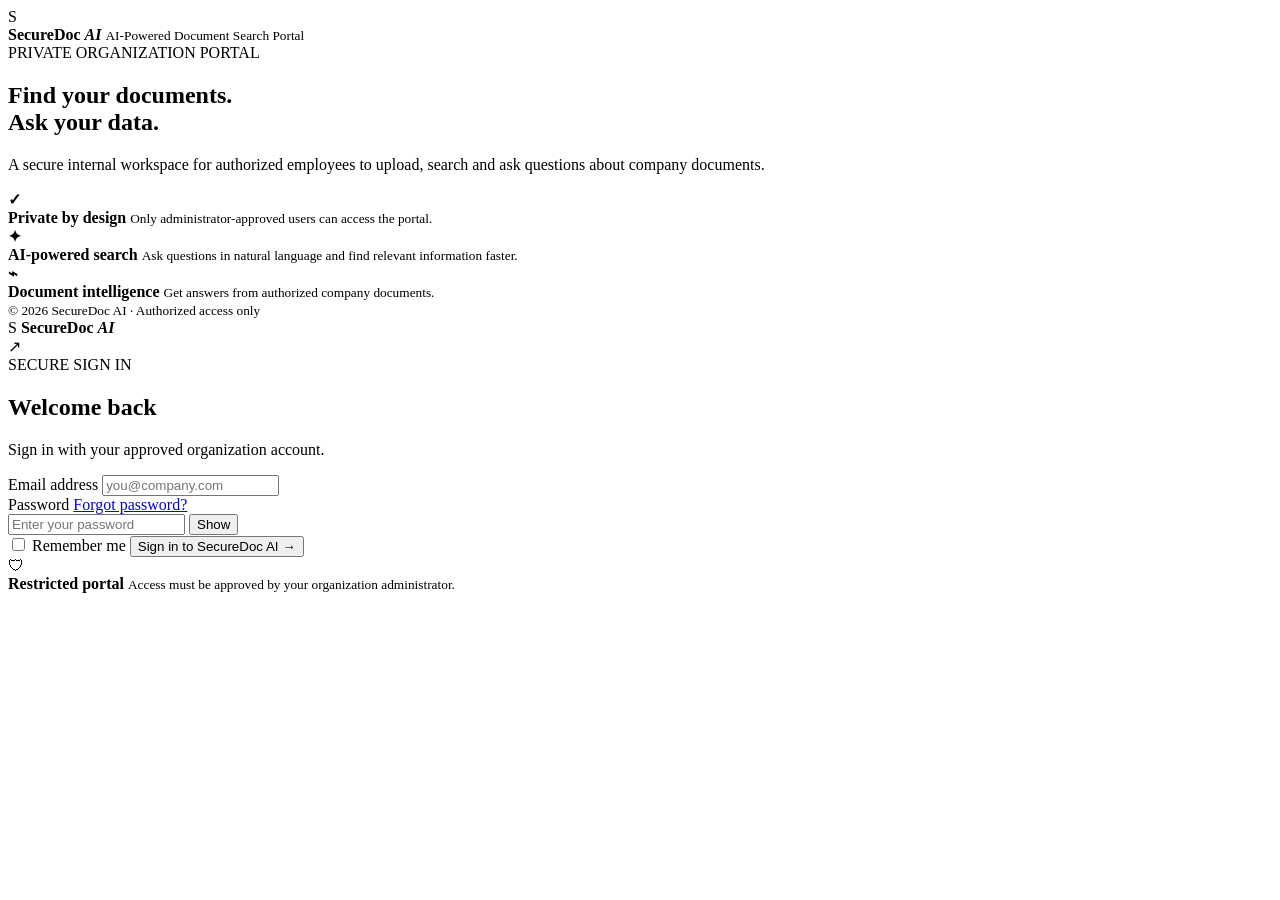
==== index.html @ bcc6c8b3 "Update index.html" ====
<!DOCTYPE html>
<html lang="en">
<head>
    <meta charset="UTF-8">
    <meta name="viewport" content="width=device-width, initial-scale=1.0">

    <title>SecureDoc AI | Secure Document Portal</title>

    <link rel="stylesheet" href="css/style.css">
</head>

<body class="login-body">

<div class="login-layout">

    <!-- LEFT SIDE -->
    <section class="login-brand-panel">

        <div class="brand">
            <span class="logo">S</span>

            <div>
                <b>SecureDoc <i>AI</i></b>
                <small>AI-Powered Document Search Portal</small>
            </div>
        </div>

        <div class="hero-copy">

            <span class="eyebrow">
                PRIVATE ORGANIZATION PORTAL
            </span>

            <h1>
                Find your documents.
                <br>
                <span>Ask your data.</span>
            </h1>

            <p>
                A secure internal workspace for authorized employees
                to upload, search and ask questions about company
                documents.
            </p>

            <div class="feature">
                <b>✓</b>

                <div>
                    <strong>Private by design</strong>
                    <small>
                        Only administrator-approved users can access
                        the portal.
                    </small>
                </div>
            </div>

            <div class="feature">
                <b>✦</b>

                <div>
                    <strong>AI-powered search</strong>

                    <small>
                        Ask questions in natural language and find
                        relevant information faster.
                    </small>
                </div>
            </div>

            <div class="feature">
                <b>⌁</b>

                <div>
                    <strong>Document intelligence</strong>

                    <small>
                        Get answers from authorized company documents.
                    </small>
                </div>
            </div>

        </div>

        <small class="copyright">
            © 2026 SecureDoc AI · Authorized access only
        </small>

    </section>


    <!-- RIGHT SIDE -->
    <section class="login-panel">

        <div class="login-card">

            <div class="mobile-brand brand">
                <span class="logo">S</span>
                <b>SecureDoc <i>AI</i></b>
            </div>

            <div class="login-mark">
                ↗
            </div>

            <span class="eyebrow">
                SECURE SIGN IN
            </span>

            <h2>Welcome back</h2>

            <p>
                Sign in with your approved organization account.
            </p>


            <form id="loginForm">

                <label>Email address</label>

                <input
                    id="email"
                    type="email"
                    placeholder="you@company.com"
                    required
                >


                <div class="label-row">

                    <label>Password</label>

                    <a href="#" id="forgot">
                        Forgot password?
                    </a>

                </div>


                <div class="password-box">

                    <input
                        id="password"
                        type="password"
                        placeholder="Enter your password"
                        required
                    >

                    <button
                        type="button"
                        id="showPassword"
                    >
                        Show
                    </button>

                </div>


                <label class="check">

                    <input type="checkbox">

                    Remember me

                </label>


                <button
                    class="btn primary full"
                    type="submit"
                >
                    Sign in to SecureDoc AI
                    <span>→</span>
                </button>


                <div id="loginMsg" class="message"></div>

            </form>


            <div class="restricted">

                <span>🛡</span>

                <div>

                    <b>Restricted portal</b>

                    <small>
                        Access must be approved by your organization
                        administrator.
                    </small>

                </div>

            </div>

        </div>

    </section>

</div>


<script src="js/app.js"></script>

</body>
</html>
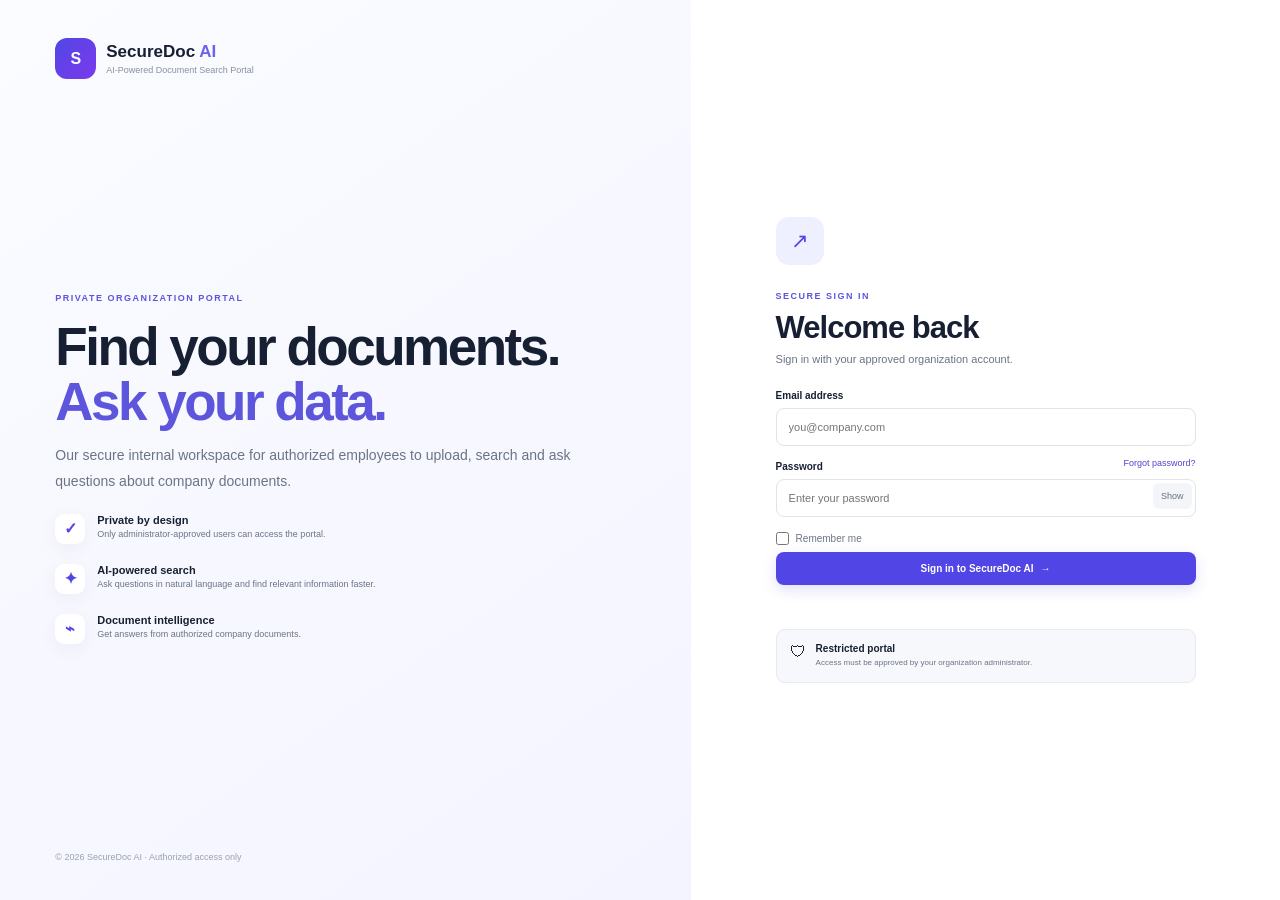
==== commit b315f4e1: "new changes" ====
--- a/index.html
+++ b/index.html
@@ -1,209 +1,209 @@
-<!DOCTYPE html>
-<html lang="en">
-<head>
-    <meta charset="UTF-8">
-    <meta name="viewport" content="width=device-width, initial-scale=1.0">
-
-    <title>SecureDoc AI | Secure Document Portal</title>
-
-    <link rel="stylesheet" href="css/style.css">
-</head>
-
-<body class="login-body">
-
-<div class="login-layout">
-
-    <!-- LEFT SIDE -->
-    <section class="login-brand-panel">
-
-        <div class="brand">
-            <span class="logo">S</span>
-
-            <div>
-                <b>SecureDoc <i>AI</i></b>
-                <small>AI-Powered Document Search Portal</small>
-            </div>
-        </div>
-
-        <div class="hero-copy">
-
-            <span class="eyebrow">
-                PRIVATE ORGANIZATION PORTAL
-            </span>
-
-            <h1>
-                Find your documents.
-                <br>
-                <span>Ask your data.</span>
-            </h1>
-
-            <p>
-                A secure internal workspace for authorized employees
-                to upload, search and ask questions about company
-                documents.
-            </p>
-
-            <div class="feature">
-                <b>✓</b>
-
-                <div>
-                    <strong>Private by design</strong>
-                    <small>
-                        Only administrator-approved users can access
-                        the portal.
-                    </small>
-                </div>
-            </div>
-
-            <div class="feature">
-                <b>✦</b>
-
-                <div>
-                    <strong>AI-powered search</strong>
-
-                    <small>
-                        Ask questions in natural language and find
-                        relevant information faster.
-                    </small>
-                </div>
-            </div>
-
-            <div class="feature">
-                <b>⌁</b>
-
-                <div>
-                    <strong>Document intelligence</strong>
-
-                    <small>
-                        Get answers from authorized company documents.
-                    </small>
-                </div>
-            </div>
-
-        </div>
-
-        <small class="copyright">
-            © 2026 SecureDoc AI · Authorized access only
-        </small>
-
-    </section>
-
-
-    <!-- RIGHT SIDE -->
-    <section class="login-panel">
-
-        <div class="login-card">
-
-            <div class="mobile-brand brand">
-                <span class="logo">S</span>
-                <b>SecureDoc <i>AI</i></b>
-            </div>
-
-            <div class="login-mark">
-                ↗
-            </div>
-
-            <span class="eyebrow">
-                SECURE SIGN IN
-            </span>
-
-            <h2>Welcome back</h2>
-
-            <p>
-                Sign in with your approved organization account.
-            </p>
-
-
-            <form id="loginForm">
-
-                <label>Email address</label>
-
-                <input
-                    id="email"
-                    type="email"
-                    placeholder="you@company.com"
-                    required
-                >
-
-
-                <div class="label-row">
-
-                    <label>Password</label>
-
-                    <a href="#" id="forgot">
-                        Forgot password?
-                    </a>
-
-                </div>
-
-
-                <div class="password-box">
-
-                    <input
-                        id="password"
-                        type="password"
-                        placeholder="Enter your password"
-                        required
-                    >
-
-                    <button
-                        type="button"
-                        id="showPassword"
-                    >
-                        Show
-                    </button>
-
-                </div>
-
-
-                <label class="check">
-
-                    <input type="checkbox">
-
-                    Remember me
-
-                </label>
-
-
-                <button
-                    class="btn primary full"
-                    type="submit"
-                >
-                    Sign in to SecureDoc AI
-                    <span>→</span>
-                </button>
-
-
-                <div id="loginMsg" class="message"></div>
-
-            </form>
-
-
-            <div class="restricted">
-
-                <span>🛡</span>
-
-                <div>
-
-                    <b>Restricted portal</b>
-
-                    <small>
-                        Access must be approved by your organization
-                        administrator.
-                    </small>
-
-                </div>
-
-            </div>
-
-        </div>
-
-    </section>
-
-</div>
-
-
-<script src="js/app.js"></script>
-
-</body>
-</html>
+<!DOCTYPE html>
+<html lang="en">
+<head>
+    <meta charset="UTF-8">
+    <meta name="viewport" content="width=device-width, initial-scale=1.0">
+
+    <title>SecureDoc AI | Secure Document Portal</title>
+
+    <link rel="stylesheet" href="css/style.css">
+</head>
+
+<body class="login-body">
+
+<div class="login-layout">
+
+    <!-- LEFT SIDE -->
+    <section class="login-brand-panel">
+
+        <div class="brand">
+            <span class="logo">S</span>
+
+            <div>
+                <b>SecureDoc <i>AI</i></b>
+                <small>AI-Powered Document Search Portal</small>
+            </div>
+        </div>
+
+        <div class="hero-copy">
+
+            <span class="eyebrow">
+                PRIVATE ORGANIZATION PORTAL
+            </span>
+
+            <h1>
+                Find your documents.
+                <br>
+                <span>Ask your data.</span>
+            </h1>
+
+            <p>
+                Our secure internal workspace for authorized employees
+                to upload, search and ask questions about company
+                documents.
+            </p>
+
+            <div class="feature">
+                <b>✓</b>
+
+                <div>
+                    <strong>Private by design</strong>
+                    <small>
+                        Only administrator-approved users can access
+                        the portal.
+                    </small>
+                </div>
+            </div>
+
+            <div class="feature">
+                <b>✦</b>
+
+                <div>
+                    <strong>AI-powered search</strong>
+
+                    <small>
+                        Ask questions in natural language and find
+                        relevant information faster.
+                    </small>
+                </div>
+            </div>
+
+            <div class="feature">
+                <b>⌁</b>
+
+                <div>
+                    <strong>Document intelligence</strong>
+
+                    <small>
+                        Get answers from authorized company documents.
+                    </small>
+                </div>
+            </div>
+
+        </div>
+
+        <small class="copyright">
+            © 2026 SecureDoc AI · Authorized access only
+        </small>
+
+    </section>
+
+
+    <!-- RIGHT SIDE -->
+    <section class="login-panel">
+
+        <div class="login-card">
+
+            <div class="mobile-brand brand">
+                <span class="logo">S</span>
+                <b>SecureDoc <i>AI</i></b>
+            </div>
+
+            <div class="login-mark">
+                ↗
+            </div>
+
+            <span class="eyebrow">
+                SECURE SIGN IN
+            </span>
+
+            <h2>Welcome back</h2>
+
+            <p>
+                Sign in with your approved organization account.
+            </p>
+
+
+            <form id="loginForm">
+
+                <label>Email address</label>
+
+                <input
+                    id="email"
+                    type="email"
+                    placeholder="you@company.com"
+                    required
+                >
+
+
+                <div class="label-row">
+
+                    <label>Password</label>
+
+                    <a href="#" id="forgot">
+                        Forgot password?
+                    </a>
+
+                </div>
+
+
+                <div class="password-box">
+
+                    <input
+                        id="password"
+                        type="password"
+                        placeholder="Enter your password"
+                        required
+                    >
+
+                    <button
+                        type="button"
+                        id="showPassword"
+                    >
+                        Show
+                    </button>
+
+                </div>
+
+
+                <label class="check">
+
+                    <input type="checkbox">
+
+                    Remember me
+
+                </label>
+
+
+                <button
+                    class="btn primary full"
+                    type="submit"
+                >
+                    Sign in to SecureDoc AI
+                    <span>→</span>
+                </button>
+
+
+                <div id="loginMsg" class="message"></div>
+
+            </form>
+
+
+            <div class="restricted">
+
+                <span>🛡</span>
+
+                <div>
+
+                    <b>Restricted portal</b>
+
+                    <small>
+                        Access must be approved by your organization
+                        administrator.
+                    </small>
+
+                </div>
+
+            </div>
+
+        </div>
+
+    </section>
+
+</div>
+
+
+<script src="js/app.js"></script>
+
+</body>
+</html>
--- a/css/style.css
+++ b/css/style.css
@@ -0,0 +1,1659 @@
+:root {
+    --navy: #0f172a;
+    --ink: #172033;
+    --muted: #6b7485;
+    --line: #e6e9ef;
+    --bg: #f7f8fb;
+    --white: #ffffff;
+    --primary: #5146e5;
+    --purple: #7c3aed;
+    --green: #16a34a;
+}
+
+* {
+    box-sizing: border-box;
+    margin: 0;
+    padding: 0;
+}
+
+body {
+    font-family: Inter, "Segoe UI", Arial, sans-serif;
+    background: var(--bg);
+    color: var(--ink);
+}
+
+a {
+    text-decoration: none;
+    color: inherit;
+}
+
+button,
+input,
+select {
+    font: inherit;
+}
+
+button {
+    cursor: pointer;
+}
+
+
+/* BRAND */
+
+.brand {
+    display: flex;
+    align-items: center;
+    gap: 10px;
+}
+
+.logo {
+    width: 41px;
+    height: 41px;
+    display: grid;
+    place-items: center;
+    border-radius: 12px;
+    background: linear-gradient(
+        135deg,
+        #5146e5,
+        #7c3aed
+    );
+    color: white;
+    font-weight: 900;
+}
+
+.brand b {
+    font-size: 17px;
+}
+
+.brand i {
+    font-style: normal;
+    color: #6c63ed;
+}
+
+.brand small {
+    display: block;
+    color: #8790a2;
+    font-size: 9px;
+    margin-top: 3px;
+}
+
+
+/* LABELS */
+
+.eyebrow {
+    font-size: 9px;
+    font-weight: 800;
+    letter-spacing: 1.5px;
+    color: #5d55dc;
+}
+
+.eyebrow.light {
+    color: #cdd2ee;
+}
+
+
+/* BUTTONS */
+
+.btn {
+    display: inline-flex;
+    align-items: center;
+    justify-content: center;
+    gap: 7px;
+
+    border: 0;
+    border-radius: 8px;
+
+    padding: 11px 15px;
+
+    font-size: 10px;
+    font-weight: 750;
+}
+
+.btn.primary {
+    background: var(--primary);
+    color: white;
+    box-shadow: 0 5px 14px #5146e52b;
+}
+
+.btn.primary:hover {
+    background: #4338ca;
+}
+
+.btn.white {
+    background: white;
+    color: #4338ca;
+}
+
+.btn.secondary {
+    background: #eef0ff;
+    color: #4d46c8;
+    border: 1px solid #dfe3ff;
+}
+
+
+/* LOGIN */
+
+.login-body {
+    background: white;
+}
+
+.login-layout {
+    min-height: 100vh;
+    display: grid;
+    grid-template-columns: 1.08fr .92fr;
+}
+
+.login-brand-panel {
+    padding: 38px 8%;
+    display: flex;
+    flex-direction: column;
+    background: linear-gradient(
+        145deg,
+        #fbfcff,
+        #f3f4ff
+    );
+}
+
+.hero-copy {
+    margin: auto 0;
+    max-width: 600px;
+}
+
+.hero-copy h1 {
+    font-size: 53px;
+    line-height: 1.04;
+    letter-spacing: -2.5px;
+    margin: 14px 0;
+}
+
+.hero-copy h1 span {
+    color: #5d55dc;
+}
+
+.hero-copy > p {
+    font-size: 14px;
+    color: var(--muted);
+    line-height: 1.8;
+    max-width: 540px;
+}
+
+.feature {
+    display: flex;
+    gap: 12px;
+    margin-top: 20px;
+}
+
+.feature > b {
+    width: 30px;
+    height: 30px;
+
+    display: grid;
+    place-items: center;
+
+    background: white;
+    color: #5146e5;
+
+    border-radius: 9px;
+
+    box-shadow: 0 5px 18px #1018280d;
+}
+
+.feature strong,
+.feature small {
+    display: block;
+}
+
+.feature strong {
+    font-size: 11px;
+}
+
+.feature small {
+    font-size: 9px;
+    color: var(--muted);
+    margin-top: 3px;
+}
+
+.copyright {
+    font-size: 9px;
+    color: #9aa2b1;
+}
+
+.login-panel {
+    display: grid;
+    place-items: center;
+    padding: 30px;
+}
+
+.login-card {
+    width: min(420px, 100%);
+}
+
+.mobile-brand {
+    display: none;
+}
+
+.login-mark {
+    width: 48px;
+    height: 48px;
+
+    border-radius: 13px;
+
+    background: #eef0ff;
+    color: #5146e5;
+
+    display: grid;
+    place-items: center;
+
+    font-size: 21px;
+
+    margin-bottom: 20px;
+}
+
+.login-card h2 {
+    font-size: 31px;
+    letter-spacing: -1px;
+    margin: 7px 0;
+}
+
+.login-card > p {
+    font-size: 11px;
+    color: var(--muted);
+    margin-bottom: 25px;
+}
+
+.login-card label {
+    display: block;
+    font-size: 10px;
+    font-weight: 750;
+    margin: 15px 0 7px;
+}
+
+.login-card input {
+    width: 100%;
+    border: 1px solid #dfe3ea;
+    border-radius: 8px;
+    padding: 12px;
+    font-size: 11px;
+    outline: 0;
+}
+
+.login-card input:focus {
+    border-color: #7169eb;
+    box-shadow: 0 0 0 3px #efefff;
+}
+
+.label-row {
+    display: flex;
+    justify-content: space-between;
+    align-items: center;
+}
+
+.label-row a {
+    font-size: 9px;
+    color: #5146c9;
+}
+
+.password-box {
+    position: relative;
+}
+
+.password-box input {
+    padding-right: 55px;
+}
+
+.password-box button {
+    position: absolute;
+    right: 4px;
+    top: 4px;
+
+    border: 0;
+    background: #f4f5f8;
+
+    border-radius: 6px;
+
+    padding: 8px;
+
+    font-size: 9px;
+    color: #667085;
+}
+
+.check {
+    display: flex !important;
+    align-items: center;
+    gap: 7px;
+
+    color: var(--muted);
+    font-weight: 500 !important;
+}
+
+.check input {
+    width: auto;
+}
+
+.full {
+    width: 100%;
+}
+
+.message {
+    font-size: 9px;
+    text-align: center;
+    min-height: 15px;
+    margin-top: 9px;
+}
+
+.restricted {
+    display: flex;
+    gap: 10px;
+
+    background: #f7f8fb;
+    border: 1px solid var(--line);
+
+    padding: 13px;
+    border-radius: 9px;
+
+    margin-top: 20px;
+}
+
+.restricted b,
+.restricted small {
+    display: block;
+}
+
+.restricted b {
+    font-size: 10px;
+}
+
+.restricted small {
+    font-size: 8px;
+    color: var(--muted);
+    line-height: 1.5;
+    margin-top: 3px;
+}
+
+
+/* APP */
+
+.app {
+    min-height: 100vh;
+}
+
+.sidebar {
+    position: fixed;
+
+    left: 0;
+    top: 0;
+    bottom: 0;
+
+    width: 235px;
+
+    background: #101827;
+    color: white;
+
+    padding: 24px 15px;
+
+    display: flex;
+    flex-direction: column;
+}
+
+.side-brand {
+    padding: 0 7px 27px;
+}
+
+.side-brand small {
+    color: #6e788c;
+}
+
+.section-label {
+    color: #657086;
+    letter-spacing: 1.4px;
+    font-size: 8px;
+    padding: 10px;
+}
+
+.nav {
+    display: flex;
+    align-items: center;
+    gap: 11px;
+
+    color: #9da7b8;
+
+    padding: 11px 12px;
+
+    border-radius: 8px;
+
+    font-size: 10px;
+
+    margin: 2px 0;
+}
+
+.nav span {
+    font-size: 16px;
+    width: 17px;
+    text-align: center;
+}
+
+.nav:hover {
+    background: #ffffff0d;
+    color: white;
+}
+
+.nav.active {
+    background: #5146e5;
+    color: white;
+}
+
+.side-bottom {
+    margin-top: auto;
+
+    border-top: 1px solid #ffffff12;
+
+    padding-top: 15px;
+}
+
+.secure {
+    display: flex;
+    gap: 9px;
+    padding: 7px;
+}
+
+.secure i {
+    width: 7px;
+    height: 7px;
+
+    border-radius: 50%;
+
+    background: #22c55e;
+
+    margin-top: 5px;
+}
+
+.secure b,
+.secure small {
+    display: block;
+}
+
+.secure b {
+    font-size: 9px;
+}
+
+.secure small {
+    font-size: 8px;
+    color: #68758a;
+    margin-top: 2px;
+}
+
+.side-bottom button {
+    background: none;
+    border: 0;
+    color: #9da7b8;
+    font-size: 10px;
+    padding: 9px;
+}
+
+
+/* MAIN */
+
+.main {
+    margin-left: 235px;
+    padding: 29px 38px;
+    min-height: 100vh;
+}
+
+.topbar {
+    display: flex;
+    justify-content: space-between;
+    align-items: center;
+
+    margin-bottom: 24px;
+}
+
+.topbar h1 {
+    font-size: 24px;
+    letter-spacing: -.8px;
+    margin-top: 4px;
+}
+
+.topbar p {
+    font-size: 10px;
+    color: var(--muted);
+    margin-top: 4px;
+}
+
+.top-user {
+    display: flex;
+    align-items: center;
+    gap: 9px;
+}
+
+.top-user button {
+    width: 35px;
+    height: 35px;
+
+    border: 1px solid var(--line);
+    background: white;
+
+    border-radius: 8px;
+
+    color: #697386;
+}
+
+.avatar {
+    width: 34px;
+    height: 34px;
+
+    border-radius: 50%;
+
+    background: #e6e6ff;
+    color: #5146e5;
+
+    display: grid;
+    place-items: center;
+
+    font-weight: 800;
+    font-size: 11px;
+}
+
+.top-user b,
+.top-user small {
+    display: block;
+}
+
+.top-user b {
+    font-size: 9px;
+}
+
+.top-user small {
+    font-size: 8px;
+    color: #7c8596;
+    margin-top: 2px;
+}
+
+
+/* DASHBOARD */
+
+.welcome {
+    display: flex;
+    justify-content: space-between;
+    align-items: center;
+
+    background: linear-gradient(
+        120deg,
+        #151c34,
+        #3c318e
+    );
+
+    color: white;
+
+    padding: 25px 27px;
+
+    border-radius: 13px;
+
+    margin-bottom: 17px;
+}
+
+.welcome h2 {
+    font-size: 21px;
+    margin: 6px 0;
+}
+
+.welcome p {
+    font-size: 9px;
+    color: #cbd1e5;
+}
+
+.stats {
+    display: grid;
+    grid-template-columns: repeat(3, 1fr);
+    gap: 12px;
+
+    margin-bottom: 17px;
+}
+
+.stat {
+    background: white;
+
+    border: 1px solid var(--line);
+
+    border-radius: 10px;
+
+    padding: 15px;
+
+    display: flex;
+    gap: 10px;
+}
+
+.stat-icon {
+    width: 38px;
+    height: 38px;
+
+    border-radius: 9px;
+
+    display: grid;
+    place-items: center;
+}
+
+.blue {
+    background: #e0edff;
+    color: #2563eb;
+}
+
+.purple {
+    background: #eee8ff;
+    color: #6d28d9;
+}
+
+.green {
+    background: #dcfce7;
+    color: #15803d;
+}
+
+.stat small,
+.stat strong,
+.stat em {
+    display: block;
+}
+
+.stat small {
+    font-size: 8px;
+    color: #788193;
+}
+
+.stat strong {
+    font-size: 17px;
+    margin: 3px 0;
+}
+
+.stat em {
+    font-size: 8px;
+    color: #16a34a;
+    font-style: normal;
+}
+
+
+/* PANELS */
+
+.panel {
+    background: white;
+
+    border: 1px solid var(--line);
+
+    border-radius: 11px;
+
+    padding: 19px;
+
+    box-shadow: 0 2px 8px #10182805;
+}
+
+.ai-search {
+    margin-bottom: 17px;
+}
+
+.title-row {
+    display: flex;
+    gap: 10px;
+    align-items: center;
+}
+
+.sparkle {
+    width: 35px;
+    height: 35px;
+
+    background: #eef0ff;
+    color: #5146e5;
+
+    border-radius: 9px;
+
+    display: grid;
+    place-items: center;
+}
+
+.title-row h3 {
+    font-size: 15px;
+    margin-top: 4px;
+}
+
+.ai-search > p {
+    font-size: 9px;
+    color: var(--muted);
+    margin: 7px 0 13px;
+}
+
+.search-box {
+    display: flex;
+    align-items: center;
+
+    border: 1px solid #dfe3ea;
+
+    border-radius: 8px;
+
+    padding: 4px 4px 4px 11px;
+}
+
+.search-box > span {
+    font-size: 18px;
+    color: #8992a1;
+}
+
+.search-box input {
+    flex: 1;
+
+    border: 0;
+    outline: 0;
+
+    padding: 10px;
+
+    font-size: 10px;
+}
+
+.chips {
+    display: flex;
+    gap: 6px;
+    align-items: center;
+    flex-wrap: wrap;
+
+    margin-top: 9px;
+
+    font-size: 8px;
+    color: #8992a1;
+}
+
+.chips button,
+.question-chips button {
+    border: 1px solid #e1e5ed;
+
+    background: #fafbfc;
+    color: #626c7c;
+
+    border-radius: 18px;
+
+    padding: 6px 9px;
+
+    font-size: 8px;
+}
+
+.grid-2 {
+    display: grid;
+
+    grid-template-columns: 1.35fr 1fr;
+
+    gap: 16px;
+}
+
+.panel-head {
+    display: flex;
+    justify-content: space-between;
+    align-items: center;
+
+    margin-bottom: 11px;
+}
+
+.panel-head h3 {
+    font-size: 13px;
+}
+
+.panel-head p {
+    font-size: 8px;
+    color: var(--muted);
+    margin-top: 3px;
+}
+
+.panel-head a {
+    font-size: 9px;
+    color: #5146c9;
+}
+
+
+/* DOCUMENT */
+
+.document {
+    display: flex;
+    align-items: center;
+    gap: 10px;
+
+    border-top: 1px solid #f0f1f4;
+
+    padding: 11px 2px;
+}
+
+.file {
+    width: 38px;
+    height: 38px;
+
+    border-radius: 8px;
+
+    display: grid;
+    place-items: center;
+
+    font-size: 8px;
+    font-weight: 800;
+}
+
+.pdf {
+    background: #fee2e2;
+    color: #dc2626;
+}
+
+.docx {
+    background: #dbeafe;
+    color: #2563eb;
+}
+
+.xlsx {
+    background: #dcfce7;
+    color: #15803d;
+}
+
+.doc-info {
+    flex: 1;
+}
+
+.doc-info b,
+.doc-info small {
+    display: block;
+}
+
+.doc-info b {
+    font-size: 9px;
+}
+
+.doc-info small {
+    font-size: 8px;
+    color: #7e8798;
+    margin-top: 3px;
+}
+
+.star {
+    border: 0;
+    background: transparent;
+    color: #c1c7d0;
+    font-size: 15px;
+}
+
+.star.fav {
+    color: #f59e0b;
+}
+
+
+/* AI CARD */
+
+.assistant-card {
+    display: flex;
+    gap: 9px;
+
+    background: #f8f8ff;
+
+    padding: 14px;
+
+    border-radius: 8px;
+}
+
+.ai-avatar {
+    width: 35px;
+    height: 35px;
+
+    border-radius: 9px;
+
+    background: #e9e6ff;
+    color: #5d55dc;
+
+    display: grid;
+    place-items: center;
+
+    font-weight: 800;
+}
+
+.assistant-card b {
+    font-size: 9px;
+}
+
+.assistant-card p {
+    font-size: 8px;
+    color: var(--muted);
+
+    margin: 4px 0;
+}
+
+.assistant-card a {
+    font-size: 8px;
+    color: #5146c9;
+}
+
+.safe-note {
+    display: flex;
+    gap: 8px;
+
+    background: #effdf4;
+
+    border: 1px solid #d8f6e1;
+
+    padding: 10px;
+
+    border-radius: 8px;
+
+    margin-top: 11px;
+}
+
+.safe-note b {
+    font-size: 8px;
+    color: #166534;
+}
+
+.safe-note small {
+    display: block;
+
+    font-size: 7px;
+    color: #4d7a5b;
+
+    margin-top: 2px;
+}
+
+
+/* TOOLBAR */
+
+.toolbar {
+    display: flex;
+    gap: 10px;
+    margin-bottom: 14px;
+}
+
+.field-search {
+    display: flex;
+    align-items: center;
+    gap: 7px;
+
+    background: white;
+
+    border: 1px solid var(--line);
+
+    border-radius: 8px;
+
+    padding: 4px 11px;
+
+    flex: 1;
+}
+
+.field-search span {
+    font-size: 17px;
+    color: #8992a1;
+}
+
+.field-search input {
+    flex: 1;
+
+    border: 0;
+    outline: 0;
+
+    padding: 9px;
+
+    font-size: 10px;
+}
+
+.tabs {
+    display: flex;
+    gap: 5px;
+
+    border-bottom: 1px solid var(--line);
+
+    padding-bottom: 10px;
+
+    margin-bottom: 2px;
+}
+
+.tabs button {
+    border: 0;
+
+    background: #f5f6f8;
+    color: #687284;
+
+    border-radius: 18px;
+
+    padding: 6px 11px;
+
+    font-size: 8px;
+}
+
+.tabs button.active {
+    background: #5146e5;
+    color: white;
+}
+
+
+/* UPLOAD */
+
+.drop-zone {
+    border: 2px dashed #cdd5e6;
+
+    background: #fafbff;
+
+    border-radius: 11px;
+
+    padding: 38px;
+
+    text-align: center;
+
+    margin: 16px 0;
+}
+
+.upload-icon {
+    width: 49px;
+    height: 49px;
+
+    border-radius: 13px;
+
+    background: #eef0ff;
+    color: #5146e5;
+
+    display: grid;
+    place-items: center;
+
+    margin: auto;
+
+    font-size: 23px;
+}
+
+.drop-zone h3 {
+    font-size: 12px;
+    margin: 10px 0 4px;
+}
+
+.drop-zone p {
+    font-size: 8px;
+    color: var(--muted);
+    margin-bottom: 12px;
+}
+
+.form-grid {
+    display: grid;
+
+    grid-template-columns: 1fr 1fr;
+
+    gap: 12px;
+}
+
+.form-grid label {
+    font-size: 9px;
+    font-weight: 750;
+}
+
+.form-grid input,
+.form-grid select {
+    width: 100%;
+
+    display: block;
+
+    margin-top: 6px;
+
+    border: 1px solid var(--line);
+
+    border-radius: 7px;
+
+    padding: 10px;
+
+    font-size: 9px;
+
+    outline: 0;
+
+    background: white;
+}
+
+.warning {
+    background: #fff8e9;
+
+    border: 1px solid #fde6b9;
+
+    padding: 12px;
+
+    border-radius: 8px;
+
+    margin-top: 22px;
+}
+
+.warning b {
+    font-size: 9px;
+    color: #966600;
+}
+
+.warning p {
+    font-size: 8px;
+
+    color: #806321;
+
+    line-height: 1.5;
+
+    margin-top: 4px;
+}
+
+.side-title {
+    font-size: 15px;
+    margin: 8px 0 18px;
+}
+
+.checklist {
+    display: grid;
+    gap: 14px;
+}
+
+.checklist > div {
+    display: flex;
+    gap: 9px;
+
+    color: #15803d;
+
+    font-size: 12px;
+}
+
+.checklist b,
+.checklist small {
+    display: block;
+    color: var(--ink);
+}
+
+.checklist b {
+    font-size: 9px;
+}
+
+.checklist small {
+    font-size: 8px;
+
+    color: var(--muted);
+
+    font-weight: 400;
+
+    margin-top: 3px;
+}
+
+
+/* CHAT */
+
+.assistant-layout {
+    display: grid;
+
+    grid-template-columns: 1.5fr .7fr;
+
+    gap: 16px;
+}
+
+.chat-panel {
+    padding: 0;
+    overflow: hidden;
+}
+
+.chat-head {
+    display: flex;
+    align-items: center;
+    gap: 10px;
+
+    padding: 16px;
+
+    border-bottom: 1px solid var(--line);
+}
+
+.ai-avatar.big {
+    width: 41px;
+    height: 41px;
+}
+
+.chat-head h3 {
+    font-size: 12px;
+}
+
+.chat-head p {
+    font-size: 8px;
+    color: var(--muted);
+    margin-top: 3px;
+}
+
+.chat-head i {
+    display: inline-block;
+
+    width: 5px;
+    height: 5px;
+
+    background: #22c55e;
+
+    border-radius: 50%;
+}
+
+.messages {
+    height: 390px;
+
+    overflow: auto;
+
+    background: #fbfcfe;
+
+    padding: 20px;
+}
+
+.msg {
+    display: flex;
+    gap: 8px;
+
+    max-width: 88%;
+
+    margin-bottom: 16px;
+}
+
+.msg.user {
+    margin-left: auto;
+    flex-direction: row-reverse;
+}
+
+.msg > span {
+    width: 27px;
+    height: 27px;
+
+    flex: none;
+
+    border-radius: 8px;
+
+    background: #e9e6ff;
+    color: #5d55dc;
+
+    display: grid;
+    place-items: center;
+
+    font-size: 10px;
+}
+
+.msg > div {
+    background: white;
+
+    border: 1px solid var(--line);
+
+    border-radius: 9px;
+
+    padding: 9px;
+}
+
+.msg.user > div {
+    background: #5146e5;
+    color: white;
+    border: 0;
+}
+
+.msg b {
+    font-size: 8px;
+}
+
+.msg p {
+    font-size: 8px;
+
+    line-height: 1.6;
+
+    margin-top: 3px;
+}
+
+.question-chips {
+    padding: 10px 14px;
+
+    border-top: 1px solid var(--line);
+
+    display: flex;
+
+    gap: 5px;
+
+    flex-wrap: wrap;
+}
+
+.chat-form {
+    display: flex;
+
+    gap: 6px;
+
+    padding: 9px 14px;
+}
+
+.chat-form input {
+    flex: 1;
+
+    border: 1px solid var(--line);
+
+    border-radius: 8px;
+
+    padding: 10px;
+
+    font-size: 9px;
+
+    outline: 0;
+}
+
+.chat-form button {
+    width: 37px;
+
+    border: 0;
+
+    border-radius: 8px;
+
+    background: #5146e5;
+
+    color: white;
+}
+
+.disclaimer {
+    display: block;
+
+    padding: 0 14px 12px;
+
+    color: #9aa2b1;
+
+    font-size: 7px;
+}
+
+.how h3 {
+    font-size: 14px;
+
+    margin: 7px 0 17px;
+}
+
+.how > div {
+    display: flex;
+
+    gap: 10px;
+
+    margin: 16px 0;
+}
+
+.how > div > b {
+    font-size: 8px;
+
+    color: #5d55dc;
+}
+
+.how strong,
+.how small {
+    display: block;
+}
+
+.how strong {
+    font-size: 9px;
+}
+
+.how small {
+    font-size: 8px;
+
+    color: var(--muted);
+
+    margin-top: 2px;
+}
+
+.security-callout {
+    font-size: 8px;
+
+    line-height: 1.6;
+
+    background: #f8f8ff;
+
+    color: #5d55dc;
+
+    padding: 10px;
+
+    border-radius: 8px;
+
+    margin-top: 20px;
+}
+
+
+/* PROFILE */
+
+.profile-avatar {
+    width: 63px;
+    height: 63px;
+
+    border-radius: 50%;
+
+    background: #e7e7ff;
+    color: #5146e5;
+
+    display: grid;
+    place-items: center;
+
+    font-size: 20px;
+
+    font-weight: 800;
+
+    margin-bottom: 17px;
+}
+
+.approved {
+    display: flex;
+    gap: 9px;
+
+    background: #ecfdf3;
+
+    border: 1px solid #d5f5df;
+
+    padding: 12px;
+
+    border-radius: 8px;
+}
+
+.approved b,
+.approved small {
+    display: block;
+}
+
+.approved b {
+    font-size: 9px;
+    color: #166534;
+}
+
+.approved small {
+    font-size: 8px;
+    color: #4d7a5b;
+    margin-top: 3px;
+}
+
+.info {
+    display: flex;
+    justify-content: space-between;
+
+    border-bottom: 1px solid #f0f1f4;
+
+    padding: 13px 0;
+
+    font-size: 9px;
+}
+
+.info span {
+    color: var(--muted);
+}
+
+.profile-section {
+    border-top: 1px solid var(--line);
+
+    margin-top: 18px;
+
+    padding-top: 14px;
+}
+
+.profile-section h3 {
+    font-size: 10px;
+}
+
+.profile-section p {
+    font-size: 8px;
+
+    color: var(--muted);
+
+    line-height: 1.6;
+
+    margin-top: 5px;
+}
+
+
+/* RESTRICTED */
+
+.empty {
+    text-align: center;
+
+    padding: 75px;
+}
+
+.lock {
+    font-size: 40px;
+
+    margin-bottom: 12px;
+}
+
+.empty h2 {
+    font-size: 22px;
+
+    margin: 6px 0;
+}
+
+.empty p {
+    font-size: 9px;
+
+    color: var(--muted);
+
+    margin-bottom: 16px;
+}
+
+
+/* TOAST */
+
+.toast {
+    position: fixed;
+
+    right: 20px;
+    bottom: 20px;
+
+    background: #101827;
+
+    color: white;
+
+    padding: 11px 14px;
+
+    border-radius: 8px;
+
+    font-size: 9px;
+
+    opacity: 0;
+
+    transform: translateY(10px);
+
+    transition: .2s;
+}
+
+.toast.show {
+    opacity: 1;
+
+    transform: translateY(0);
+}
+
+
+/* FOOTER */
+
+footer {
+    display: flex;
+
+    justify-content: space-between;
+
+    color: #9aa2b1;
+
+    font-size: 8px;
+
+    margin-top: 27px;
+
+    padding-bottom: 7px;
+}
+
+footer a {
+    margin-left: 13px;
+}
+
+
+/* RESPONSIVE */
+
+@media(max-width: 950px) {
+
+    .login-layout {
+        grid-template-columns: 1fr;
+    }
+
+    .login-brand-panel {
+        display: none;
+    }
+
+    .login-panel {
+        min-height: 100vh;
+    }
+
+    .grid-2,
+    .assistant-layout {
+        grid-template-columns: 1fr;
+    }
+
+    .stats {
+        grid-template-columns: 1fr;
+    }
+
+    .sidebar {
+        width: 200px;
+    }
+
+    .main {
+        margin-left: 200px;
+    }
+
+}
+
+
+@media(max-width: 650px) {
+
+    .sidebar {
+        width: 58px;
+        padding: 15px 7px;
+    }
+
+    .side-brand div,
+    .section-label {
+        display: none;
+    }
+
+    .nav {
+        justify-content: center;
+        font-size: 0;
+        padding: 12px;
+    }
+
+    .nav span {
+        font-size: 18px;
+    }
+
+    .secure,
+    .side-bottom button {
+        display: none;
+    }
+
+    .main {
+        margin-left: 58px;
+        padding: 18px;
+    }
+
+    .top-user > div {
+        display: none;
+    }
+
+    .welcome {
+        display: block;
+    }
+
+    .welcome .btn {
+        margin-top: 14px;
+    }
+
+    .form-grid {
+        grid-template-columns: 1fr;
+    }
+
+    .mobile-brand {
+        display: flex;
+        margin-bottom: 35px;
+    }
+
+    .login-mark {
+        margin-top: 0;
+    }
+
+}
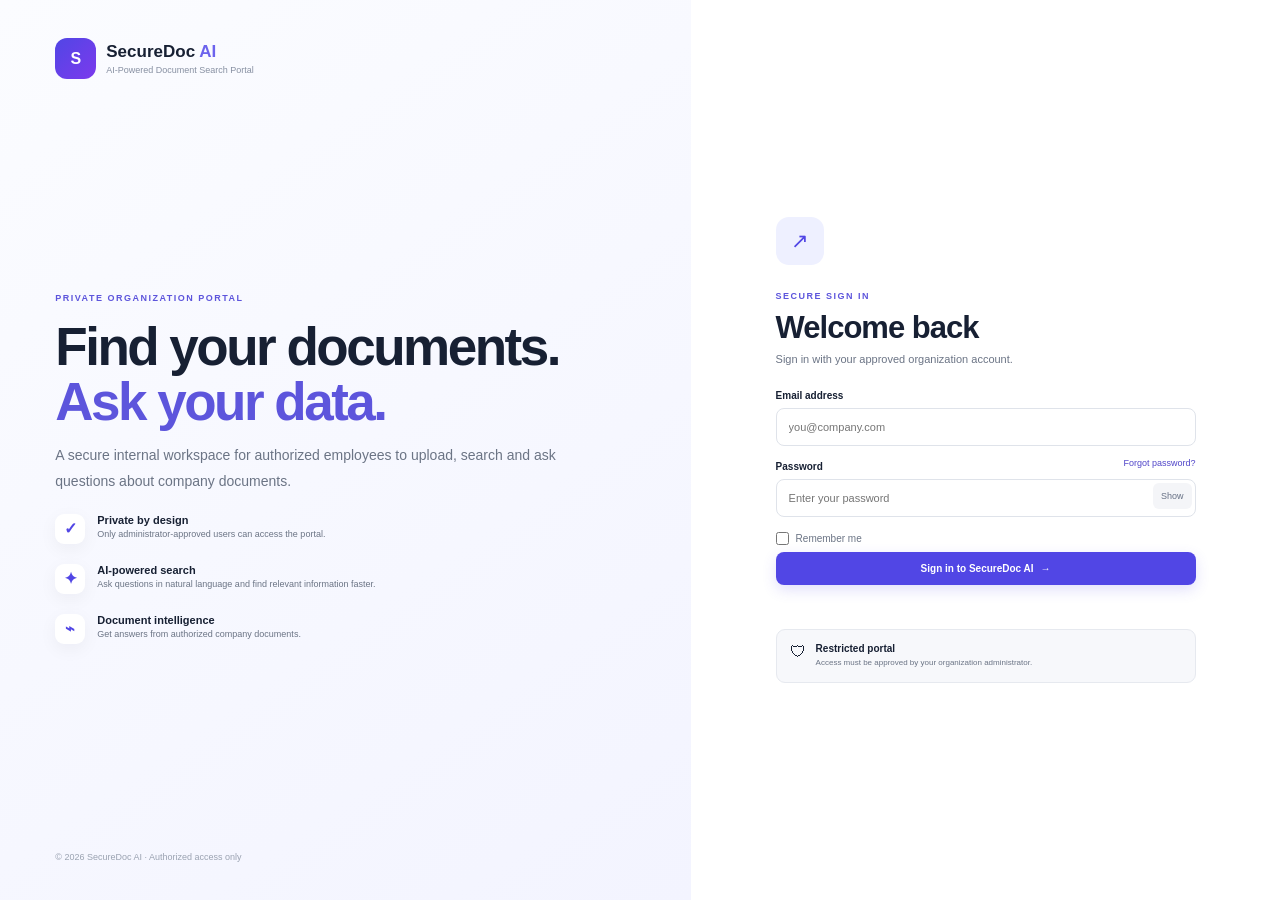
==== commit cd30d177: "Merge branch 'main' of https://github.com/Sababa-netizen/AI-Portal" ====
--- a/index.html
+++ b/index.html
@@ -38,7 +38,7 @@
             </h1>
 
             <p>
-                Our secure internal workspace for authorized employees
+                A secure internal workspace for authorized employees
                 to upload, search and ask questions about company
                 documents.
             </p>
@@ -206,4 +206,4 @@
 <script src="js/app.js"></script>
 
 </body>
-</html>+</html>
--- a/css/style.css
+++ b/css/style.css
@@ -1656,4 +1656,4 @@
         margin-top: 0;
     }
 
-}+}
